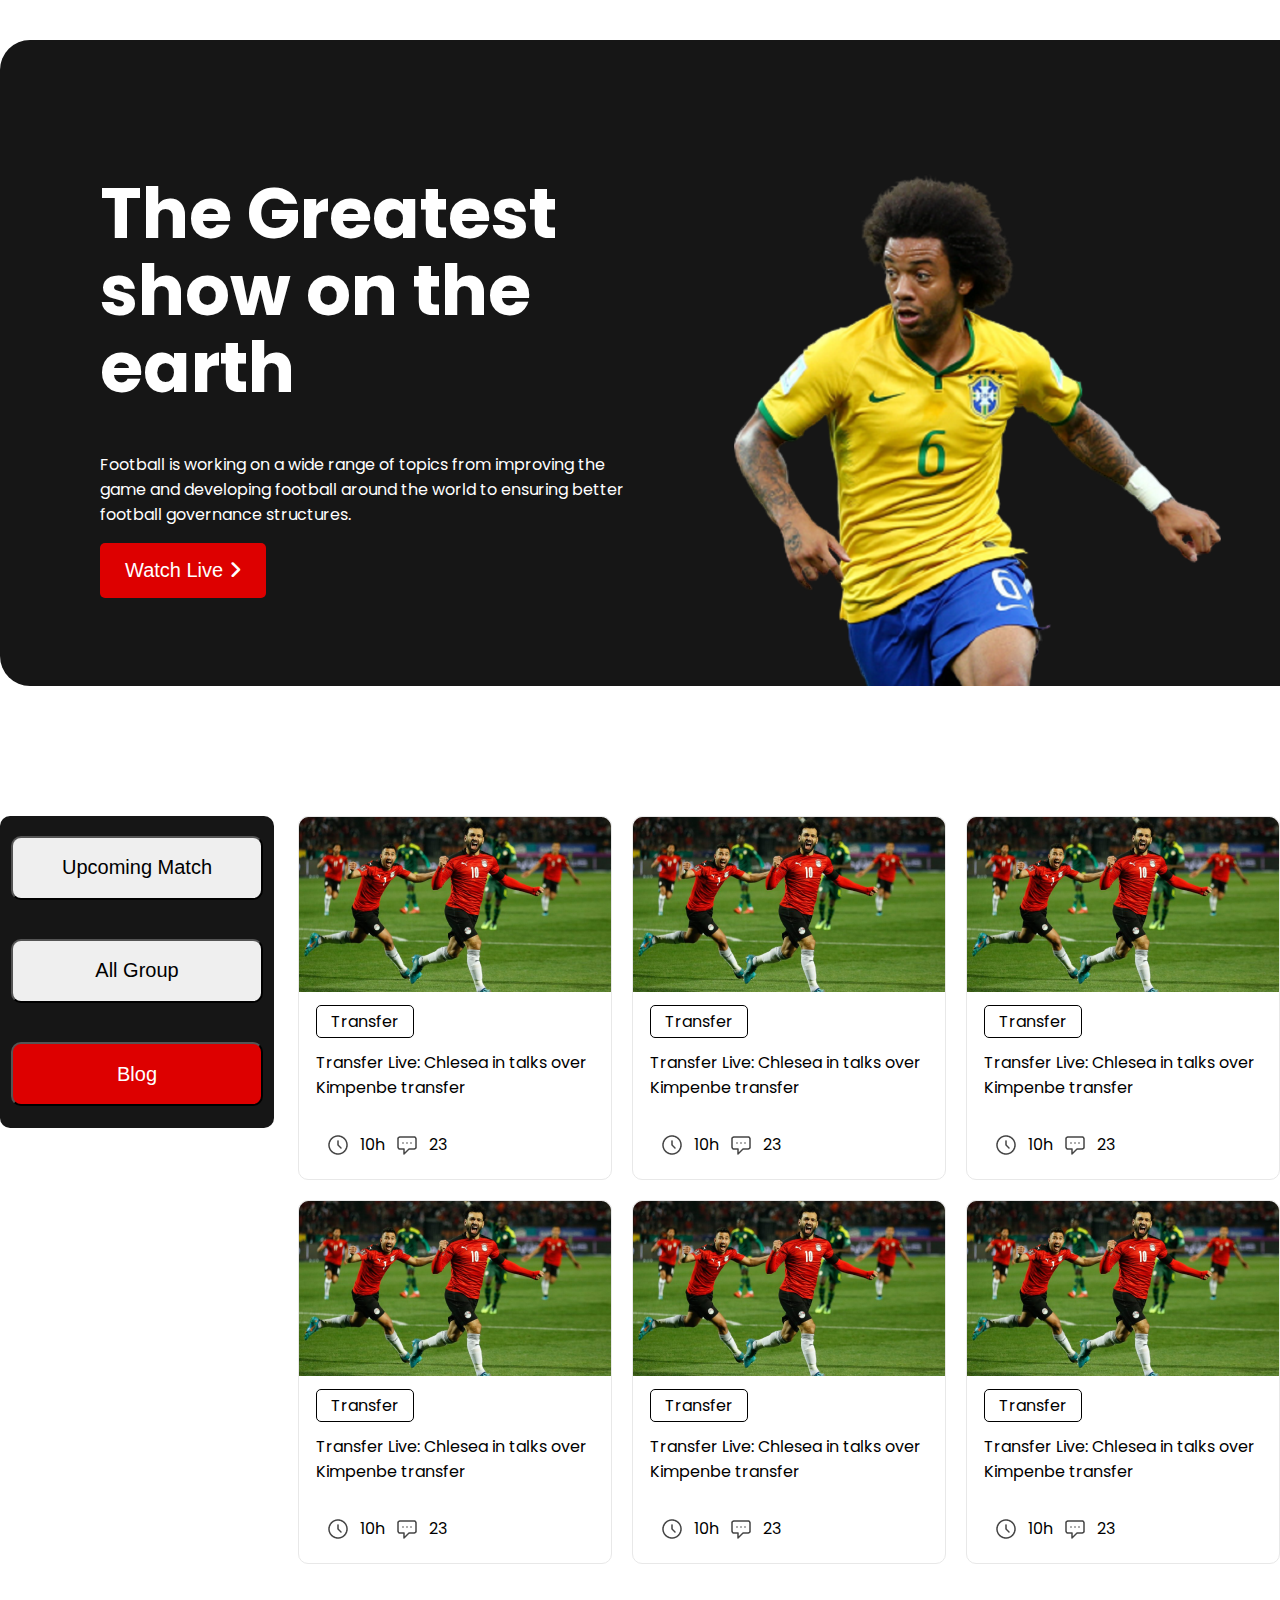
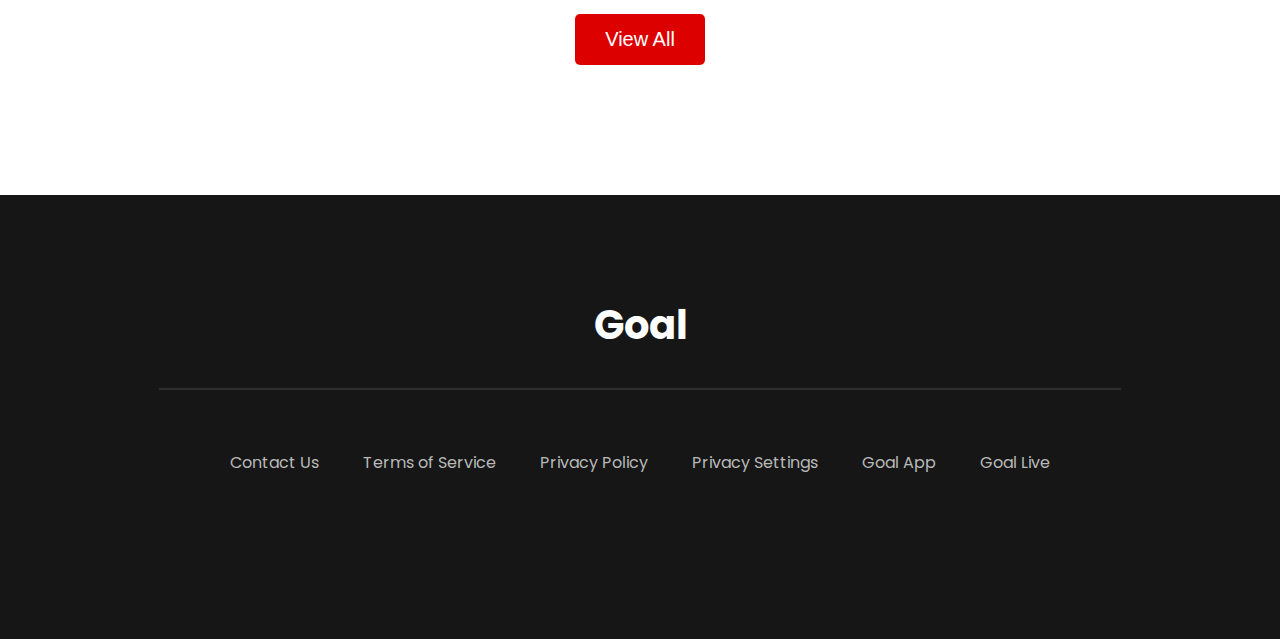
==== match.html @ b0301ead "add" ====
<!DOCTYPE html>
<html lang="en">
<head>
    <meta charset="UTF-8">
    <meta http-equiv="X-UA-Compatible" content="IE=edge">
    <meta name="viewport" content="width=device-width, initial-scale=1.0">
    <title>World Cup Website</title>

    <!-- Google Font -->
    <link rel="preconnect" href="https://fonts.googleapis.com">
    <link rel="preconnect" href="https://fonts.gstatic.com" crossorigin>
    <link href="https://fonts.googleapis.com/css2?family=Poppins:wght@400;700&display=swap" rel="stylesheet">

    <!-- Font Awesome -->
    <link rel="stylesheet" href="https://cdnjs.cloudflare.com/ajax/libs/font-awesome/6.1.1/css/all.min.css" />

    <!-- CSS -->
    <link rel="stylesheet" href="css/style.css">
</head>
<body>
    <!-- HEADER -->
    <header>
            <div class="header-left">
                <h1>The Greatest show on the earth</h1>
                <p>Football is working on a wide range of topics from improving the game and developing football around the world to ensuring better football governance structures.</p>
                <button class="button">Watch Live <i class="fa-solid fa-angle-right"></i></button>
            </div>
            <div class="header-right">
                <img src="img/Banner-img.png" alt="">
            </div>
    </header>



    <!-- BLOG -->
    <section class="blog">
        <div class="container">
            <div class="main-blog">

                <!-- Match Area Button -->
                <div class="match-area">
                    <div class="match-three-button">
                        <a href="match.html" target="_blank"><button>Upcoming Match</button></a>
                        <a href="group.html" target="_blank"><button>All Group</button></a>
                        <a href="index.html" target="_blank"><button class="red-button">Blog</button></a>
                    </div>
                </div>

                <!-- Match Content -->
                <div class="match-content">

                    <!-- Match 01 -->
                    <div class="single-match">
                        <img src="img/Blog Image.png" alt="">
                        <div class="single-match-content">
                            <a href="#">Transfer</a>
                            <p>Transfer Live: Chlesea in talks over Kimpenbe transfer</p>
                            <div class="match-icon">
                                <img src="img/Time Icon.png" alt=""><p>10h</p>
                                <img src="img/Chat Icon.png" alt=""><p>23</p>
                            </div>
                        </div>
                    </div>

                    <!-- Match 02 -->
                    <div class="single-match">
                        <img src="img/Blog Image.png" alt="">
                        <div class="single-match-content">
                            <a href="#">Transfer</a>
                            <p>Transfer Live: Chlesea in talks over Kimpenbe transfer</p>
                            <div class="match-icon">
                                <img src="img/Time Icon.png" alt=""><p>10h</p>
                                <img src="img/Chat Icon.png" alt=""><p>23</p>
                            </div>
                        </div>
                    </div>

                    <!-- Match 03 -->
                    <div class="single-match">
                        <img src="img/Blog Image.png" alt="">
                        <div class="single-match-content">
                            <a href="#">Transfer</a>
                            <p>Transfer Live: Chlesea in talks over Kimpenbe transfer</p>
                            <div class="match-icon">
                                <img src="img/Time Icon.png" alt=""><p>10h</p>
                                <img src="img/Chat Icon.png" alt=""><p>23</p>
                            </div>
                        </div>
                    </div>

                    <!-- Match 04 -->
                    <div class="single-match">
                        <img src="img/Blog Image.png" alt="">
                        <div class="single-match-content">
                            <a href="#">Transfer</a>
                            <p>Transfer Live: Chlesea in talks over Kimpenbe transfer</p>
                            <div class="match-icon">
                                <img src="img/Time Icon.png" alt=""><p>10h</p>
                                <img src="img/Chat Icon.png" alt=""><p>23</p>
                            </div>
                        </div>
                    </div>

                    <!-- Match 05 -->
                    <div class="single-match">
                        <img src="img/Blog Image.png" alt="">
                        <div class="single-match-content">
                            <a href="#">Transfer</a>
                            <p>Transfer Live: Chlesea in talks over Kimpenbe transfer</p>
                            <div class="match-icon">
                                <img src="img/Time Icon.png" alt=""><p>10h</p>
                                <img src="img/Chat Icon.png" alt=""><p>23</p>
                            </div>
                        </div>
                    </div>

                    <!-- Match 06 -->
                    <div class="single-match">
                        <img src="img/Blog Image.png" alt="">
                        <div class="single-match-content">
                            <a href="#">Transfer</a>
                            <p>Transfer Live: Chlesea in talks over Kimpenbe transfer</p>
                            <div class="match-icon">
                                <img src="img/Time Icon.png" alt=""><p>10h</p>
                                <img src="img/Chat Icon.png" alt=""><p>23</p>
                            </div>
                        </div>
                    </div>

                </div>

            </div>
        </div>
    </section>

    <!-- VIEW ALL -->
    <div class="view-all">
        <button>View All</button>
    </div>




    <!-- FOOTER -->
    <footer>
        <h2>Goal</h2>
        <hr>
        <div class="footer-nav">
            <a href="#">Contact Us</a>
            <a href="#">Terms of Service </a>
            <a href="#">Privacy Policy</a>
            <a href="#">Privacy Settings</a>
            <a href="#">Goal App</a>
            <a href="#">Goal Live</a>
        </div>
    </footer>
</body>
</html>
---- css/style.css ----
/* Body & Common Css */
body{
    font-family: 'Poppins', sans-serif;
    margin: 0;
    padding: 0;
}

.container{
    max-width: 1321px;
    margin: 0 auto;
    margin-top: 130px;
}

.red-button{
    color: #fff;
    background-color: #DD0000;
}

/* HEADER */
header{
    background-color: #161616;
    border-radius: 30px;
    width: 1321px;
    height: 646px;
    align-items: center;
    display: flex;
    margin: 40px auto 0;

}

.header-left{
    margin: 0 100px;
}
.header-left h1{
    font-size: 70px;
    color: #fff;
    line-height: 1.1em;
}
.header-left p{
    color: #fff;
}

 /* Header Button */
 .button{
    color: #fff;
    background-color: #DD0000;
    border-radius: 5px;
    padding: 16px 25px;
    border: none;
    font-size: 20px;
    cursor: pointer;
}
.button:hover{
    color: #DD0000;
    background-color: #fff;
}


.header-right img{
    margin-right: 100px;
    position: relative;
    top: 70px;
}



/* BLOG */
.main-blog{
    display: flex;
}

/* Match Area Button */
.match-area{
    width: 312px;
    height: 312px;
    background: #161616;
    border-radius: 10px;
    margin-right: 24px;
}
.match-three-button{
    display: flex; 
    align-items: center; 
    justify-content: space-around;
    flex-direction: column;
    height: 310px;
}
.match-three-button button{
    width: 252px;
    height: 64px;
    border-radius: 10px;
    cursor: pointer;
    font-size: 20px;
}


/* Match Content */
.match-content{
    display: grid;
    grid-template-columns: repeat(3, 1fr);
    grid-gap: 20px;
}

.single-match{
    width: 312px;
    height: 362px;
    border: 1px solid #E8E8E8;
    border-radius: 10px;
}
.single-match-content{
    padding: 10px 17px;
}
.single-match-content a{
    text-decoration: none;
    border: 1px solid #000;
    border-radius: 1px solid #161616;
    border-radius: 5px;
    color: #000;
    padding: 4px 14px;
}
.single-match-content p{}
.match-icon{
    display: flex;
    align-items: center;
}

.match-icon img{
    padding: 0 10px;
}



/* VIEW ALL */
.view-all{
    text-align: center;
}
.view-all button{
    padding: 14px 30px;
    cursor: pointer;
    margin-top: 50px;
    background-color: #DD0000;
    border: none;
    border-radius: 5px;
    color: #fff;
    font-size: 20px;
    /* font-weight: 400; */
}

/* FOOTER */
footer{
    margin-top: 130px;
    height: 444px;
    background: #161616;
    color: #fff;
    text-align: center;
}
footer h2{
    font-size: 40px;
    padding-top: 100px;
}
footer hr{
    width: 75%;
    border: 1px solid rgba(255, 255, 255, 0.1);
}
.footer-nav{
    margin: 60px 0 80px;
}
.footer-nav a{
    text-decoration: none;
    padding: 0 20px;
    color: #B9B9B9;
}

/* Social Media */
.social-media{}
.social-media a{
    color: #fff;
    margin: 0 10px;
}



/* HOME PAGE RESPONSIVE */

/* Mobile */
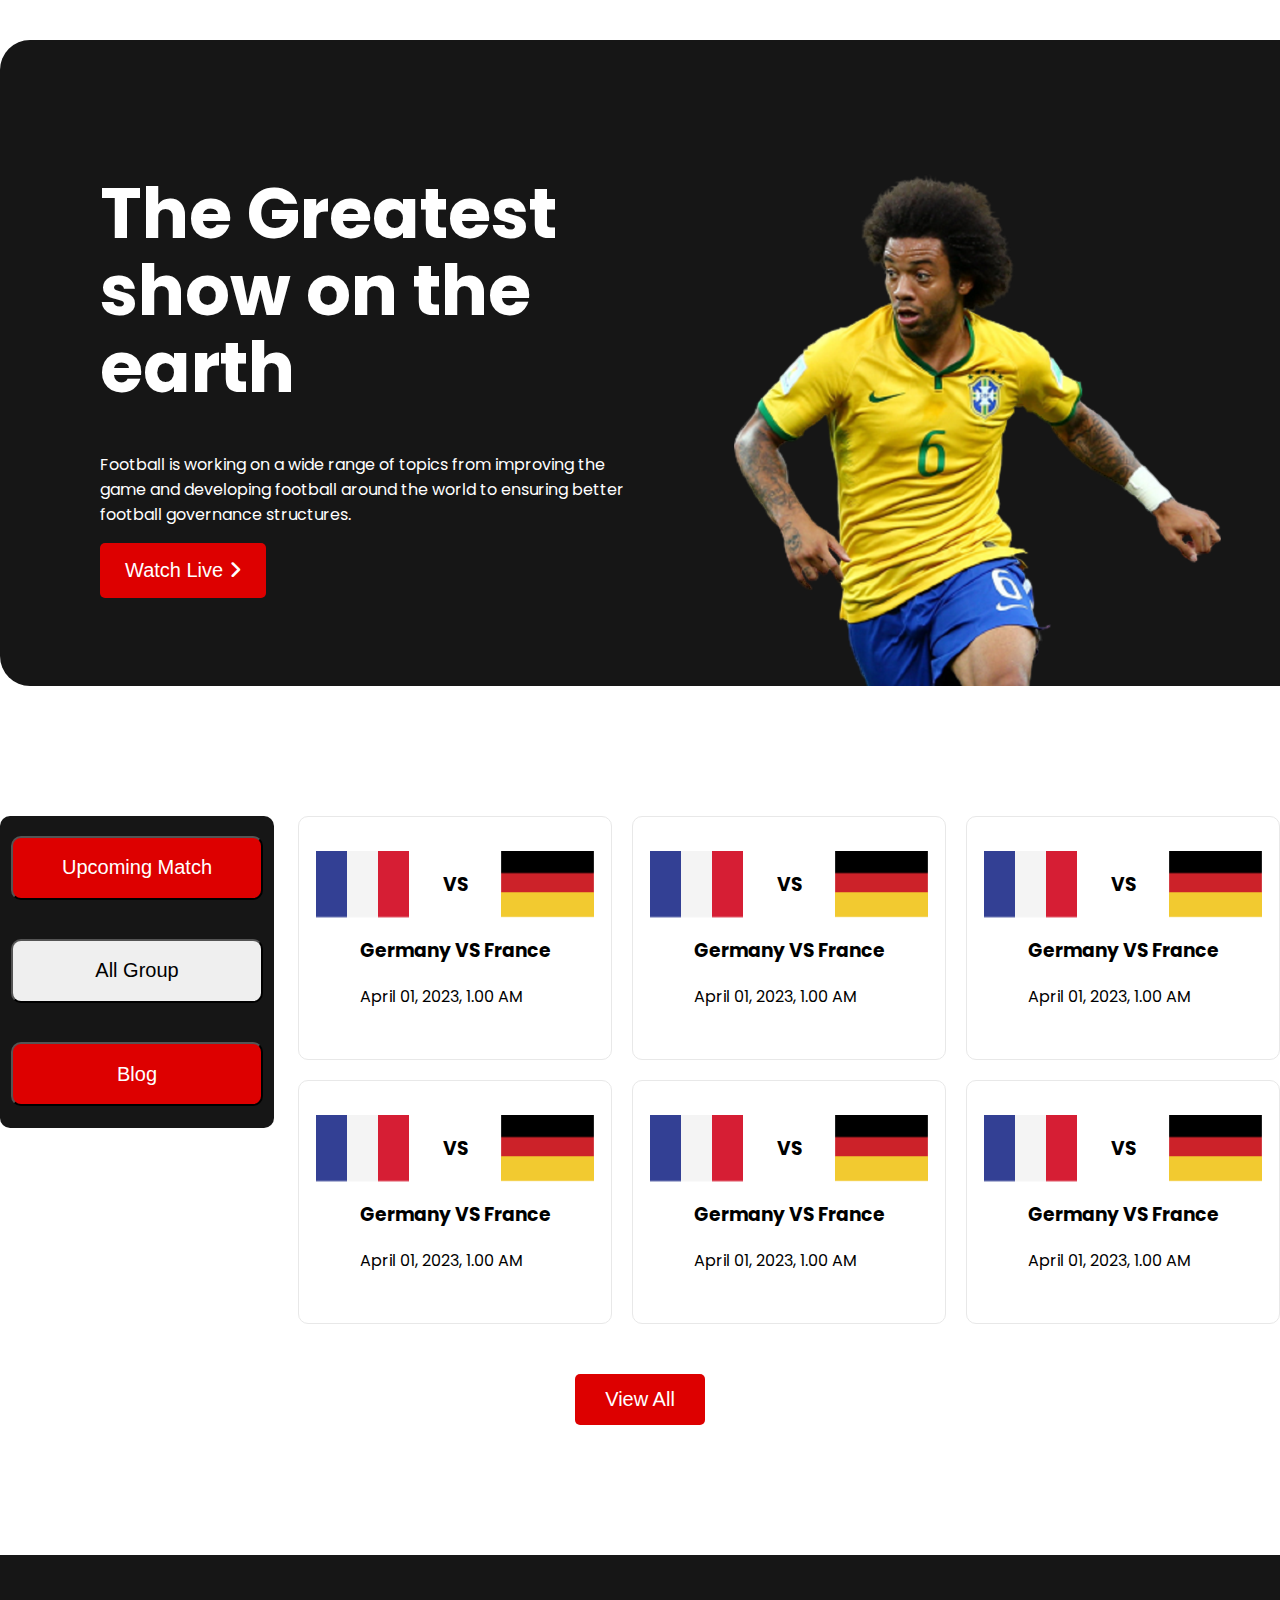
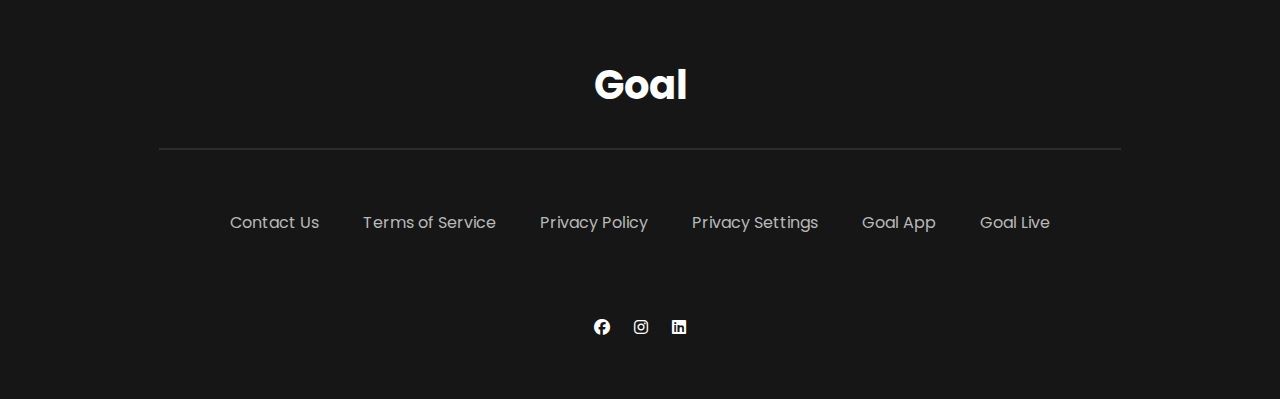
==== commit 17a6a080: "add Text" ====
--- a/match.html
+++ b/match.html
@@ -4,7 +4,8 @@
     <meta charset="UTF-8">
     <meta http-equiv="X-UA-Compatible" content="IE=edge">
     <meta name="viewport" content="width=device-width, initial-scale=1.0">
-    <title>World Cup Website</title>
+    <title>Upcoming Match
+    </title>
 
     <!-- Google Font -->
     <link rel="preconnect" href="https://fonts.googleapis.com">
@@ -40,90 +41,90 @@
                 <!-- Match Area Button -->
                 <div class="match-area">
                     <div class="match-three-button">
-                        <a href="match.html" target="_blank"><button>Upcoming Match</button></a>
+                        <a href=""><button style="background-color: #DD0000; color:#ffff">Upcoming Match</button></a>
                         <a href="group.html" target="_blank"><button>All Group</button></a>
                         <a href="index.html" target="_blank"><button class="red-button">Blog</button></a>
                     </div>
                 </div>
 
-                <!-- Match Content -->
-                <div class="match-content">
+                <!-- Live Match Content -->
+                <div class="match-live-content">
 
                     <!-- Match 01 -->
-                    <div class="single-match">
-                        <img src="img/Blog Image.png" alt="">
-                        <div class="single-match-content">
-                            <a href="#">Transfer</a>
-                            <p>Transfer Live: Chlesea in talks over Kimpenbe transfer</p>
-                            <div class="match-icon">
-                                <img src="img/Time Icon.png" alt=""><p>10h</p>
-                                <img src="img/Chat Icon.png" alt=""><p>23</p>
-                            </div>
+                    <div class="upcoming-match">
+                        <div class="match-flag-logo">
+                            <img src="img/Flag.png" alt="">
+                            <h3>VS</h3>
+                            <img src="img/germany Flag.png" alt="">
+                        </div>
+                        <div class="match-flag-content">
+                            <h3>Germany VS France </h3>
+                            <p>April 01, 2023, 1.00 AM</p>
                         </div>
                     </div>
 
                     <!-- Match 02 -->
-                    <div class="single-match">
-                        <img src="img/Blog Image.png" alt="">
-                        <div class="single-match-content">
-                            <a href="#">Transfer</a>
-                            <p>Transfer Live: Chlesea in talks over Kimpenbe transfer</p>
-                            <div class="match-icon">
-                                <img src="img/Time Icon.png" alt=""><p>10h</p>
-                                <img src="img/Chat Icon.png" alt=""><p>23</p>
-                            </div>
+                    <div class="upcoming-match">
+                        <div class="match-flag-logo">
+                            <img src="img/Flag.png" alt="">
+                            <h3>VS</h3>
+                            <img src="img/germany Flag.png" alt="">
+                        </div>
+                        <div class="match-flag-content">
+                            <h3>Germany VS France </h3>
+                            <p>April 01, 2023, 1.00 AM</p>
                         </div>
                     </div>
 
                     <!-- Match 03 -->
-                    <div class="single-match">
-                        <img src="img/Blog Image.png" alt="">
-                        <div class="single-match-content">
-                            <a href="#">Transfer</a>
-                            <p>Transfer Live: Chlesea in talks over Kimpenbe transfer</p>
-                            <div class="match-icon">
-                                <img src="img/Time Icon.png" alt=""><p>10h</p>
-                                <img src="img/Chat Icon.png" alt=""><p>23</p>
-                            </div>
+                    <div class="upcoming-match">
+                        <div class="match-flag-logo">
+                            <img src="img/Flag.png" alt="">
+                            <h3>VS</h3>
+                            <img src="img/germany Flag.png" alt="">
+                        </div>
+                        <div class="match-flag-content">
+                            <h3>Germany VS France </h3>
+                            <p>April 01, 2023, 1.00 AM</p>
                         </div>
                     </div>
 
                     <!-- Match 04 -->
-                    <div class="single-match">
-                        <img src="img/Blog Image.png" alt="">
-                        <div class="single-match-content">
-                            <a href="#">Transfer</a>
-                            <p>Transfer Live: Chlesea in talks over Kimpenbe transfer</p>
-                            <div class="match-icon">
-                                <img src="img/Time Icon.png" alt=""><p>10h</p>
-                                <img src="img/Chat Icon.png" alt=""><p>23</p>
-                            </div>
+                    <div class="upcoming-match">
+                        <div class="match-flag-logo">
+                            <img src="img/Flag.png" alt="">
+                            <h3>VS</h3>
+                            <img src="img/germany Flag.png" alt="">
+                        </div>
+                        <div class="match-flag-content">
+                            <h3>Germany VS France </h3>
+                            <p>April 01, 2023, 1.00 AM</p>
                         </div>
                     </div>
 
                     <!-- Match 05 -->
-                    <div class="single-match">
-                        <img src="img/Blog Image.png" alt="">
-                        <div class="single-match-content">
-                            <a href="#">Transfer</a>
-                            <p>Transfer Live: Chlesea in talks over Kimpenbe transfer</p>
-                            <div class="match-icon">
-                                <img src="img/Time Icon.png" alt=""><p>10h</p>
-                                <img src="img/Chat Icon.png" alt=""><p>23</p>
-                            </div>
+                    <div class="upcoming-match">
+                        <div class="match-flag-logo">
+                            <img src="img/Flag.png" alt="">
+                            <h3>VS</h3>
+                            <img src="img/germany Flag.png" alt="">
+                        </div>
+                        <div class="match-flag-content">
+                            <h3>Germany VS France </h3>
+                            <p>April 01, 2023, 1.00 AM</p>
                         </div>
                     </div>
 
                     <!-- Match 06 -->
-                    <div class="single-match">
-                        <img src="img/Blog Image.png" alt="">
-                        <div class="single-match-content">
-                            <a href="#">Transfer</a>
-                            <p>Transfer Live: Chlesea in talks over Kimpenbe transfer</p>
-                            <div class="match-icon">
-                                <img src="img/Time Icon.png" alt=""><p>10h</p>
-                                <img src="img/Chat Icon.png" alt=""><p>23</p>
-                            </div>
+                    <div class="upcoming-match">
+                        <div class="match-flag-logo">
+                            <img src="img/Flag.png" alt="">
+                            <h3>VS</h3>
+                            <img src="img/germany Flag.png" alt="">
+                        </div>
+                        <div class="match-flag-content">
+                            <h3>Germany VS France </h3>
+                            <p>April 01, 2023, 1.00 AM</p>
                         </div>
                     </div>
 
@@ -153,6 +154,13 @@
             <a href="#">Goal App</a>
             <a href="#">Goal Live</a>
         </div>
+
+        <!-- Social Media -->
+        <div class="social-media">
+            <a href="https://www.facebook.com/" target="_blank"><i class="fa-brands fa-facebook"></i></a>
+            <a href="https://www.instagram.com/" target="_blank"><i class="fa-brands fa-instagram"></i></a>
+            <a href="https://www.linkedin.com/feed/" target="_blank"><i class="fa-brands fa-linkedin"></i></a>
+        </div>
     </footer>
 </body>
 </html>--- a/css/style.css
+++ b/css/style.css
@@ -179,6 +179,73 @@
 
 
 
+
+/* UPCOMING MATCH */
+.match-live-content{
+    display: grid;
+    grid-template-columns: repeat(3, 1fr);
+    grid-gap: 20px;
+}
+
+.upcoming-match{
+    width: 312px;
+    height: 242px;
+    border: 1px solid #E8E8E8;
+    border-radius: 10px;
+    display: flex;
+    flex-direction: column;
+    align-items: center;
+    justify-content: center;
+}
+.match-flag-logo{
+    width: 280px;
+    display: flex;
+    flex-direction: row;
+    justify-content: space-between;
+}
+.match-flag-logo img{}
+.match-flag-logo h3{}
+.match-flag-content{}
+.match-flag-content h3{}
+.match-flag-content p{}
+
+
+
+
 /* HOME PAGE RESPONSIVE */
 
-/* Mobile */+/* Mobile */
+@media screen and (max-width:576px){
+    header{
+        flex-direction: column;
+        padding: 5% 10% 0;
+        text-align: center;
+    }
+    .header-left h1 {
+        font-size: 21px;
+    }
+    .header-left p {
+        margin: 0 330px;
+    }
+    .button {
+        margin-top: 20px;
+    }
+    .header-right img {
+        width: 74%;
+        margin: 0 auto;
+    }
+    .match-area{
+        background: none;
+    }
+    .match-three-button{
+        width: 100%;
+    }
+    .container{
+        flex-direction: column;
+        display: grid;
+    }
+    .main-blog, .match-content{
+        display: grid;
+        grid-template-columns: repeat(1, 1fr);
+    }
+}